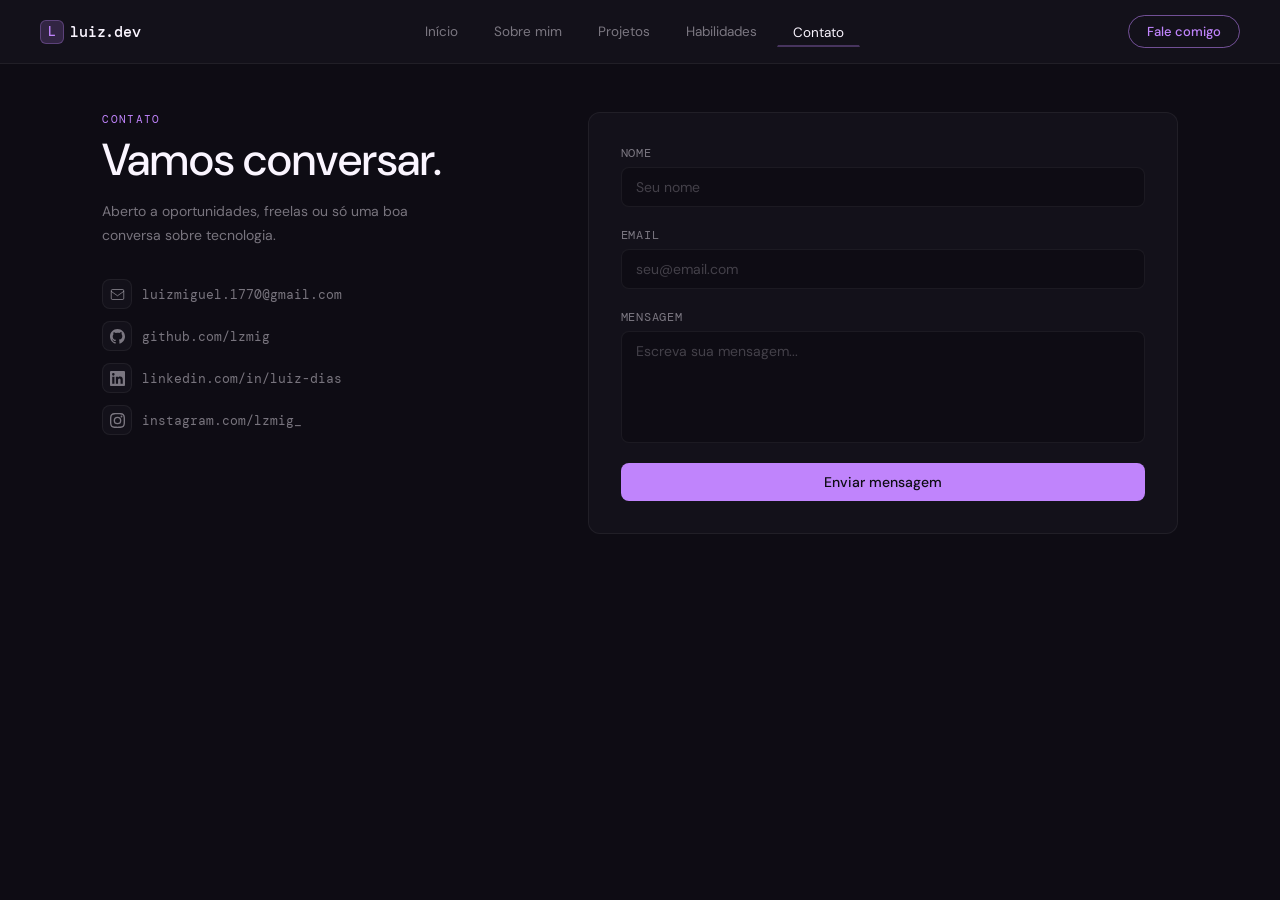
==== contato.html @ 96567f39 "primeiro commit - portfólio" ====
<!DOCTYPE html>
<html lang="en">

<head>
    <meta charset="UTF-8" />
    <meta name="viewport" content="width=device-width, initial-scale=1.0" />
    <title>Portfólio — Luiz</title>
    <link rel="preconnect" href="https://fonts.googleapis.com" />
    <link rel="preconnect" href="https://fonts.gstatic.com" crossorigin />
    <link
        href="https://fonts.googleapis.com/css2?family=DM+Sans:ital,wght@0,300;0,400;0,500;1,300&family=DM+Mono:wght@400;500&display=swap"
        rel="stylesheet" />
    <link rel="stylesheet" href="css/allpg.css" />
    <link rel="stylesheet" href="css/contato.css" />
</head>

<body>
    <header>
        <a href="#" class="logo">
            <span class="logo-mark">L</span>
            luiz.dev
        </a>
        <nav>
            <ul>
                <li><a href="index.html">Início</a></li>
                <li><a href="sobre.html">Sobre mim</a></li>
                <li><a href="projetos.html">Projetos</a></li>
                <li><a href="habilidades.html">Habilidades</a></li>
                <li><a href="contato.html" class="active">Contato</a></li>
            </ul>
        </nav>
        <a href="contato.html" class="nav-cta">Fale comigo</a>
        <button class="hamburger" id="hamburger" aria-label="Abrir menu">
            <span></span><span></span><span></span>
        </button>
    </header>

    <div class="mobile-menu" id="mobileMenu">
        <a href="index.html" class="active">Início</a>
        <a href="sobre.html">Sobre mim</a>
        <a href="projetos.html">Projetos</a>
        <a href="habilidades.html">Habilidades</a>
        <a href="contato.html">Contato</a>
    </div>

    <main class="contact-main">

        <div class="contact-left">
            <span class="contact-eyebrow">Contato</span>
            <h1>Vamos conversar.</h1>
            <p>Aberto a oportunidades, freelas ou só uma boa conversa sobre tecnologia.</p>

            <div class="contact-links">
                <a href="mailto:luizmiguel.1770@gmail.com" class="contact-link">
                    <span class="contact-link-icon">
                        <svg width="15" height="15" viewBox="0 0 24 24" fill="none" stroke="currentColor"
                            stroke-width="1.5">
                            <rect x="2" y="4" width="20" height="16" rx="2" />
                            <path d="m2 7 10 7 10-7" />
                        </svg>
                    </span>
                    <span>luizmiguel.1770@gmail.com</span>
                </a>
                <a href="https://github.com/lzmig" target="_blank" class="contact-link">
                    <span class="contact-link-icon">
                        <svg width="15" height="15" viewBox="0 0 24 24" fill="currentColor">
                            <path
                                d="M12 0C5.37 0 0 5.37 0 12c0 5.3 3.438 9.8 8.205 11.385.6.113.82-.258.82-.577v-2.165c-3.338.726-4.033-1.416-4.033-1.416-.546-1.387-1.333-1.756-1.333-1.756-1.089-.745.083-.729.083-.729 1.205.084 1.839 1.237 1.839 1.237 1.07 1.834 2.807 1.304 3.492.997.107-.775.418-1.305.762-1.604-2.665-.305-5.467-1.334-5.467-5.931 0-1.311.469-2.381 1.236-3.221-.124-.303-.535-1.524.117-3.176 0 0 1.008-.322 3.301 1.23A11.509 11.509 0 0 1 12 5.803c1.02.005 2.047.138 3.006.404 2.291-1.552 3.297-1.23 3.297-1.23.653 1.653.242 2.874.118 3.176.77.84 1.235 1.911 1.235 3.221 0 4.609-2.807 5.624-5.479 5.929.43.372.823 1.102.823 2.222v3.293c0 .319.192.694.801.576C20.566 21.797 24 17.3 24 12c0-6.63-5.37-12-12-12z" />
                        </svg>
                    </span>
                    <span>github.com/lzmig</span>
                </a>
                <a href="https://www.linkedin.com/in/luiz-dias-649687344/" target="_blank" class="contact-link">
                    <span class="contact-link-icon">
                        <svg width="15" height="15" viewBox="0 0 24 24" fill="currentColor">
                            <path
                                d="M20.447 20.452h-3.554v-5.569c0-1.328-.027-3.037-1.852-3.037-1.853 0-2.136 1.445-2.136 2.939v5.667H9.351V9h3.414v1.561h.046c.477-.9 1.637-1.85 3.37-1.85 3.601 0 4.267 2.37 4.267 5.455v6.286zM5.337 7.433a2.062 2.062 0 0 1-2.063-2.065 2.064 2.064 0 1 1 2.063 2.065zm1.782 13.019H3.555V9h3.564v11.452zM22.225 0H1.771C.792 0 0 .774 0 1.729v20.542C0 23.227.792 24 1.771 24h20.451C23.2 24 24 23.227 24 22.271V1.729C24 .774 23.2 0 22.222 0h.003z" />
                        </svg>
                    </span>
                    <span>linkedin.com/in/luiz-dias</span>
                </a>
                <a href="https://www.instagram.com/lzmig_/" target="_blank" class="contact-link">
                    <span class="contact-link-icon">
                        <svg width="15" height="15" viewBox="0 0 24 24" fill="currentColor">
                            <path
                                d="M12 2.163c3.204 0 3.584.012 4.85.07 3.252.148 4.771 1.691 4.919 4.919.058 1.265.069 1.645.069 4.849 0 3.205-.012 3.584-.069 4.849-.149 3.225-1.664 4.771-4.919 4.919-1.266.058-1.644.07-4.85.07-3.204 0-3.584-.012-4.849-.07-3.26-.149-4.771-1.699-4.919-4.92-.058-1.265-.07-1.644-.07-4.849 0-3.204.013-3.583.07-4.849.149-3.227 1.664-4.771 4.919-4.919 1.266-.057 1.645-.069 4.849-.069zm0-2.163c-3.259 0-3.667.014-4.947.072-4.358.2-6.78 2.618-6.98 6.98-.059 1.281-.073 1.689-.073 4.948 0 3.259.014 3.668.072 4.948.2 4.358 2.618 6.78 6.98 6.98 1.281.058 1.689.072 4.948.072 3.259 0 3.668-.014 4.948-.072 4.354-.2 6.782-2.618 6.979-6.98.059-1.28.073-1.689.073-4.948 0-3.259-.014-3.667-.072-4.947-.196-4.354-2.617-6.78-6.979-6.98-1.281-.059-1.69-.073-4.949-.073zm0 5.838a6.162 6.162 0 1 0 0 12.324 6.162 6.162 0 0 0 0-12.324zM12 16a4 4 0 1 1 0-8 4 4 0 0 1 0 8zm6.406-11.845a1.44 1.44 0 1 0 0 2.881 1.44 1.44 0 0 0 0-2.881z" />
                        </svg>
                    </span>
                    <span>instagram.com/lzmig_</span>
                </a>
            </div>
        </div>

        <div class="contact-right">
            <form class="contact-form" onsubmit="handleSubmit(event)">
                <div class="form-group">
                    <label for="nome">Nome</label>
                    <input type="text" id="nome" placeholder="Seu nome" autocomplete="off" />
                </div>
                <div class="form-group">
                    <label for="email">Email</label>
                    <input type="email" id="email" placeholder="seu@email.com" autocomplete="off" />
                </div>
                <div class="form-group">
                    <label for="mensagem">Mensagem</label>
                    <textarea id="mensagem" rows="5" placeholder="Escreva sua mensagem..."></textarea>
                </div>
                <button type="submit" class="form-submit">Enviar mensagem</button>
            </form>
        </div>

    </main>

    <script src="javascript/navbar.js"></script>
    <script src="javascript/contato.js"></script>

</body>

</html>
---- css/allpg.css ----
*,
*::before,
*::after {
    margin: 0;
    padding: 0;
    box-sizing: border-box;
}

:root {
    --bg: #0e0c14;
    --bg-nav: #13111a;
    --bg-hover: rgba(192, 132, 252, 0.10);
    --bg-active: rgba(192, 132, 252, 0.18);
    --border-nav: rgba(255, 255, 255, 0.06);
    --border-active: rgba(192, 132, 252, 0.30);
    --accent: #c084fc;
    --accent-dim: rgba(192, 132, 252, 0.55);
    --text: #faf5ff;
    --text-muted: rgba(250, 245, 255, 0.45);
    --font-main: 'DM Sans', sans-serif;
    --font-mono: 'DM Mono', monospace;
    --nav-height: 64px;
}

html {
    scroll-behavior: smooth;
}

body {
    font-family: var(--font-main);
    background: var(--bg);
    color: var(--text);
    min-height: 100vh;
}

header {
    position: fixed;
    top: 0;
    left: 0;
    right: 0;
    z-index: 100;
    height: var(--nav-height);
    background: var(--bg-nav);
    border-bottom: 0.5px solid var(--border-nav);
    display: flex;
    align-items: center;
    justify-content: space-between;
    padding: 0 2.5rem;
}
.logo {
    font-family: var(--font-mono);
    font-size: 15px;
    font-weight: 500;
    color: var(--text);
    text-decoration: none;
    display: flex;
    align-items: center;
    gap: 6px;
    letter-spacing: -0.01em;
}

.logo-mark {
    width: 24px;
    height: 24px;
    border-radius: 6px;
    background: var(--bg-active);
    border: 0.5px solid var(--border-active);
    display: flex;
    align-items: center;
    justify-content: center;
    font-size: 13px;
    color: var(--accent);
}

nav ul {
    list-style: none;
    display: flex;
    gap: 4px;
    align-items: center;

}

nav ul a {
    display: block;
    padding: 6px 15px;
    font-size: 13.5px;
    font-weight: 400;
    color: var(--text-muted);
    text-decoration: none;
    border-radius: 0px;
    border: 0.5px solid transparent;
    transition: color 0.2s ease, background 0.2s ease, border-color 0.2s ease;
}

nav ul a:hover {
    color: var(--text);
    background: var(--bg-hover);
    border-bottom: 2px solid var(--border-active);
    padding-bottom: 4px;
}

nav ul a.active {
    color: var(--text);
    background: transparent;
    border-bottom: 2px solid var(--border-active);
    padding-bottom: 4px;
}

.nav-cta {
    font-family: var(--font-main);
    font-size: 13px;
    font-weight: 500;
    padding: 7px 18px;
    border-radius: 99px;
    background: transparent;
    border: 0.5px solid var(--accent-dim);
    color: var(--accent);
    cursor: pointer;
    transition: background 0.2s ease, border-color 0.2s ease;
    text-decoration: none;

}

.nav-cta:hover {
    background: var(--bg-active);
    border-color: var(--accent);
}

.hero {
    padding-top: var(--nav-height);
    min-height: 100vh;
    display: flex;
    align-items: center;
    justify-content: center;
    flex-direction: column;
    gap: 12px;
    text-align: center;
}

.hero-eyebrow {
    font-family: var(--font-mono);
    font-size: 12px;
    color: var(--accent);
    letter-spacing: 0.1em;
    text-transform: uppercase;
}

.hero h1 {
    font-size: clamp(2rem, 5vw, 3.5rem);
}

.hero h1 em {
    font-style: normal;
    color: var(--accent);
}

.hero p {
    font-size: 15px;
    color: var(--text-muted);
    min-width: 100%;
    max-width: 100%;
}
.hero h2 {
    font-size: clamp(1.5rem, 4vw, 2.5rem);
    font-weight: 300;
    letter-spacing: -0.03em;
}

.hamburger {
    display: none;
    flex-direction: column;
    gap: 5px;
    cursor: pointer;
    padding: 4px;
    background: none;
    border: none;
}

.hamburger span {
    display: block;
    width: 22px;
    height: 1.5px;
    background: var(--text-muted);
    border-radius: 2px;
    transition: transform 0.25s ease, opacity 0.2s ease;
}

.hamburger.open span:nth-child(1) {
    transform: translateY(6.5px) rotate(45deg);
}

.hamburger.open span:nth-child(2) {
    opacity: 0;
}

.hamburger.open span:nth-child(3) {
    transform: translateY(-6.5px) rotate(-45deg);
}

.mobile-menu {
    display: none;
    position: fixed;
    top: var(--nav-height);
    left: 0;
    right: 0;
    background: var(--bg-nav);
    border-bottom: 0.5px solid var(--border-nav);
    padding: 1rem 1.5rem 1.25rem;
    flex-direction: column;
    gap: 4px;
    z-index: 99;
}

.mobile-menu.open {
    display: flex;
}

.mobile-menu a {
    font-size: 14px;
    color: var(--text-muted);
    text-decoration: none;
    padding: 10px 14px;
    border-radius: 10px;
    transition: color 0.2s, background 0.2s;
}

.mobile-menu a:hover,
.mobile-menu a.active {
    color: var(--text);
    background: var(--bg-hover);
}

.mobile-menu a.active {
    background: var(--bg-active);
}
@media (max-width: 700px) {
    .hero p {
        min-width: 100%;
        max-width: 100%;
    }
}
@media (max-width: 680px) {

    nav ul,
    .nav-cta {
        display: none;
    }

    .hamburger {
        display: flex;
    }
}
---- css/contato.css ----
.contact-main {
    padding-top: calc(var(--nav-height) + 3rem);
    padding-left: 8%;
    padding-right: 8%;
    padding-bottom: 4rem;
    display: grid;
    grid-template-columns: 1fr 1.4fr;
    gap: 4rem;
    align-items: start;
    min-height: 100vh;
}

.contact-eyebrow {
    font-family: var(--font-mono);
    font-size: 11px;
    letter-spacing: 0.12em;
    text-transform: uppercase;
    color: var(--accent);
    display: block;
    margin-bottom: 8px;
}

.contact-left h1 {
    font-size: clamp(1.8rem, 4vw, 2.8rem);
    font-weight: 500;
    color: var(--text);
    margin-bottom: 12px;
    line-height: 1.2;
}

.contact-left p {
    font-size: 14px;
    color: var(--text-muted);
    line-height: 1.7;
    margin-bottom: 2rem;
    max-width: 320px;
}

.contact-links {
    display: flex;
    flex-direction: column;
    gap: 12px;
}

.contact-link {
    display: flex;
    align-items: center;
    gap: 10px;
    font-family: var(--font-mono);
    font-size: 13px;
    color: var(--text-muted);
    text-decoration: none;
    transition: color 0.2s ease;
}

.contact-link:hover {
    color: var(--accent);
}

.contact-link-icon {
    width: 30px;
    height: 30px;
    border-radius: 8px;
    background: var(--bg-nav);
    border: 0.5px solid var(--border-nav);
    display: flex;
    align-items: center;
    justify-content: center;
    color: var(--text-muted);
    flex-shrink: 0;
    transition: border-color 0.2s ease, color 0.2s ease;
}

.contact-link:hover .contact-link-icon {
    border-color: var(--border-active);
    color: var(--accent);
}

.contact-form {
    background: var(--bg-nav);
    border: 0.5px solid var(--border-nav);
    border-radius: 12px;
    padding: 2rem;
    display: flex;
    flex-direction: column;
    gap: 1.25rem;
}

.form-group {
    display: flex;
    flex-direction: column;
    gap: 6px;
}

.form-group label {
    font-size: 12px;
    font-family: var(--font-mono);
    letter-spacing: 0.06em;
    text-transform: uppercase;
    color: var(--text-muted);
}

.form-group input,
.form-group textarea {
    background: var(--bg);
    border: 0.5px solid var(--border-nav);
    border-radius: 8px;
    padding: 10px 14px;
    font-family: var(--font-main);
    font-size: 14px;
    color: var(--text);
    outline: none;
    resize: none;
    transition: border-color 0.2s ease;
}

.form-group input::placeholder,
.form-group textarea::placeholder {
    color: var(--text-muted);
    opacity: 0.5;
}

.form-group input:focus,
.form-group textarea:focus {
    border-color: var(--border-active);
}

.form-submit {
    font-family: var(--font-main);
    font-size: 14px;
    font-weight: 500;
    padding: 10px;
    border-radius: 8px;
    background: var(--accent);
    color: #0e0c14;
    border: none;
    cursor: pointer;
    transition: opacity 0.2s ease;
}

.form-submit:hover {
    opacity: 0.85;
}

@media (max-width: 768px) {
    .contact-main {
        grid-template-columns: 1fr;
        gap: 2.5rem;
    }
}
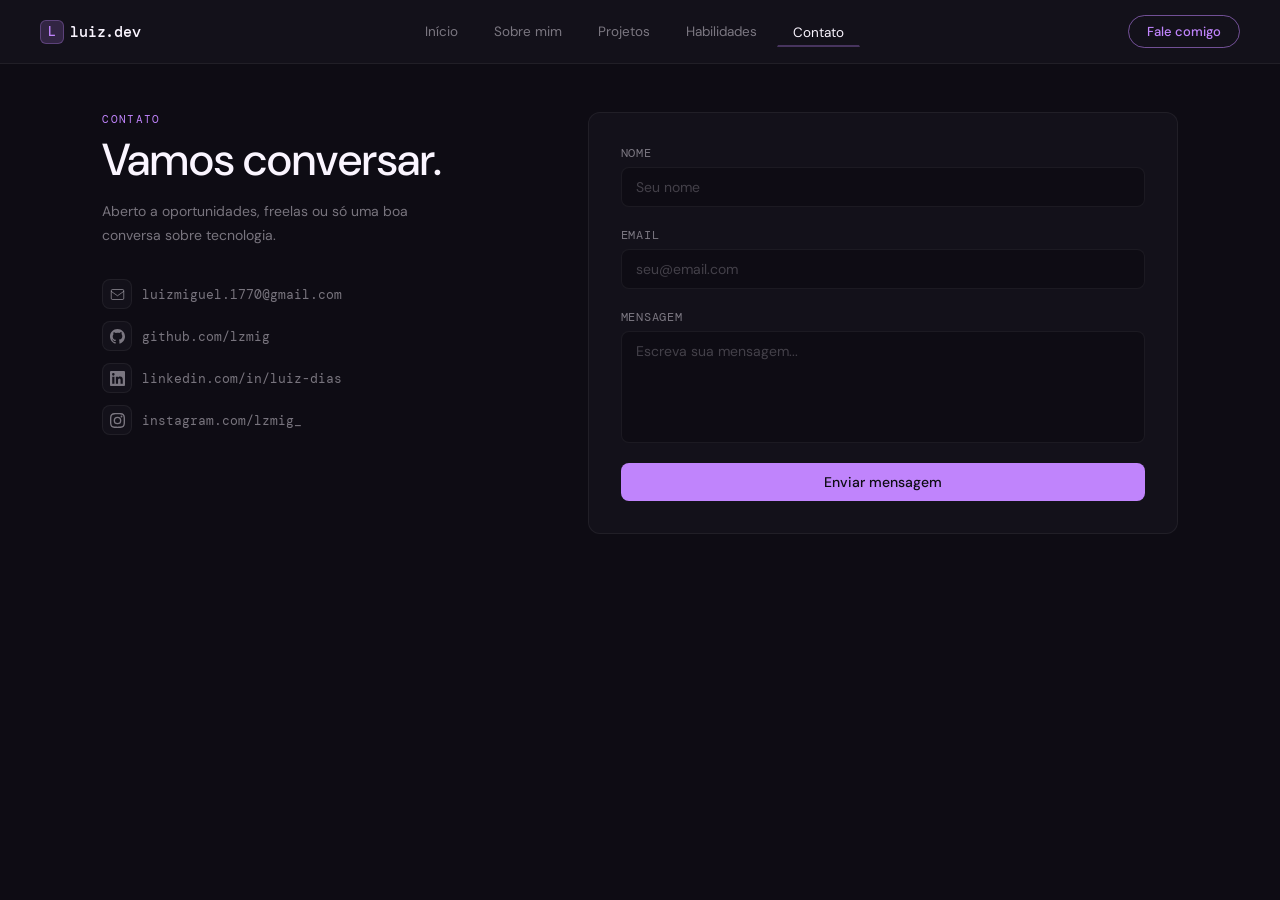
==== commit 821dcd64: "Muda lang para pt-BR" ====
--- a/contato.html
+++ b/contato.html
@@ -1,5 +1,5 @@
 <!DOCTYPE html>
-<html lang="en">
+<html lang="pt-BR">
 
 <head>
     <meta charset="UTF-8" />
